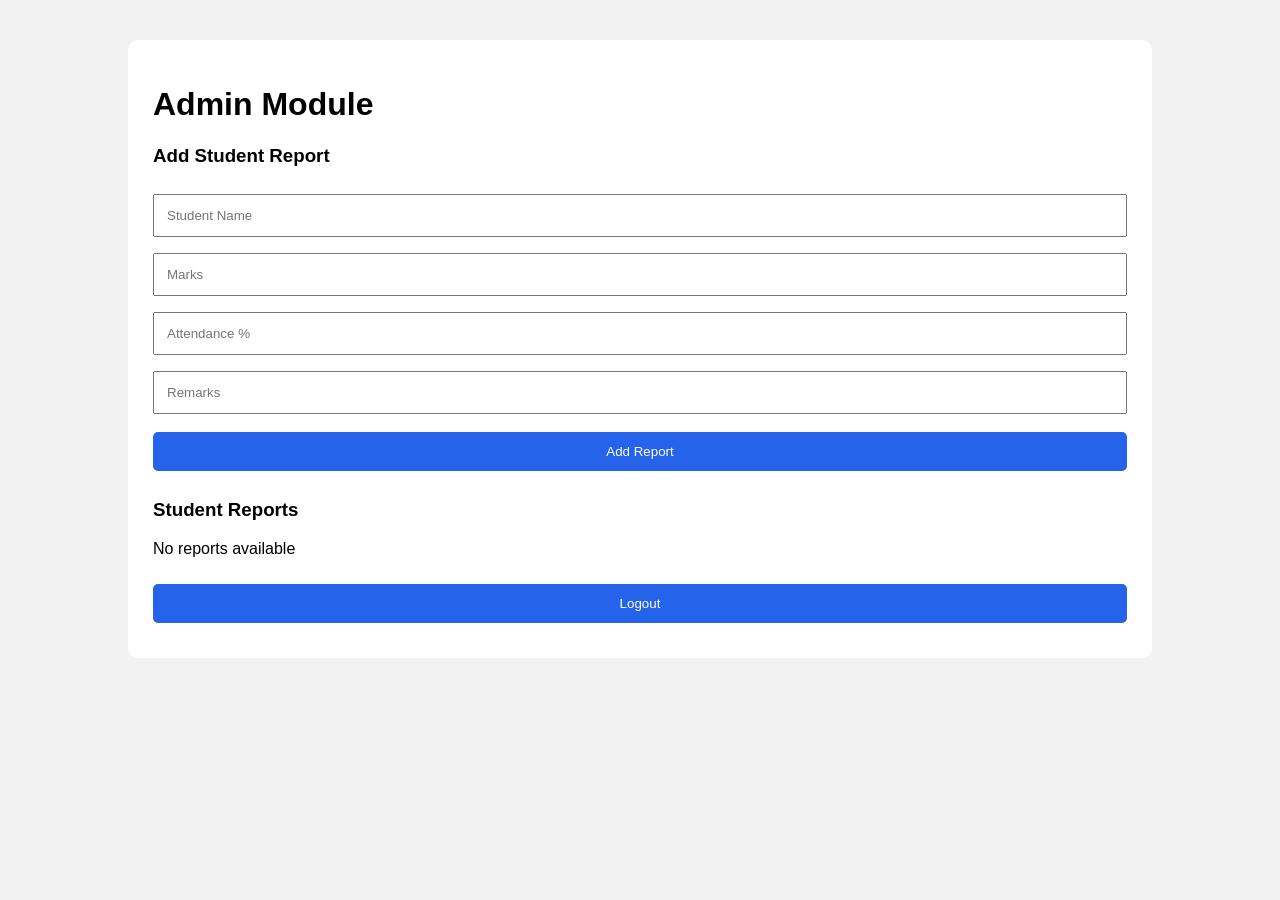
==== admin.html @ a216a579 "done" ====
<!DOCTYPE html>
<html>
<head>
    <title>Admin</title>
    <link rel="stylesheet" href="style.css">
</head>
<body>

<div class="container">
    <h1>Admin Module</h1>

    <h3>Add Student Report</h3>

    <input type="text" id="studentName" placeholder="Student Name">
    <input type="number" id="marks" placeholder="Marks">
    <input type="number" id="attendance" placeholder="Attendance %">
    <input type="text" id="remarks" placeholder="Remarks">

    <button onclick="addReport()">Add Report</button>

    <h3>Student Reports</h3>

    <div id="reports"></div>

    <button onclick="logout()">Logout</button>
</div>

<script src="script.js"></script>
<script>
    displayReports();
</script>

</body>
</html>
---- style.css ----
* {
    box-sizing: border-box;
}

body {
    margin: 0;
    font-family: Arial, sans-serif;
    background: #f2f2f2;
}

.box {
    width: 350px;
    margin: 100px auto;
    padding: 25px;
    background: white;
    text-align: center;
    border-radius: 10px;
}

.container {
    width: 80%;
    margin: 40px auto;
    padding: 25px;
    background: white;
    border-radius: 10px;
}

input,
select {
    width: 100%;
    padding: 12px;
    margin: 8px 0;
}

button {
    width: 100%;
    padding: 12px;
    margin: 10px 0;
    border: none;
    background: #2563eb;
    color: white;
    cursor: pointer;
    border-radius: 5px;
}

button:hover {
    background: #1d4ed8;
}

a {
    color: #2563eb;
}

.report {
    padding: 15px;
    margin: 10px 0;
    background: #f1f5f9;
    border-radius: 8px;
}
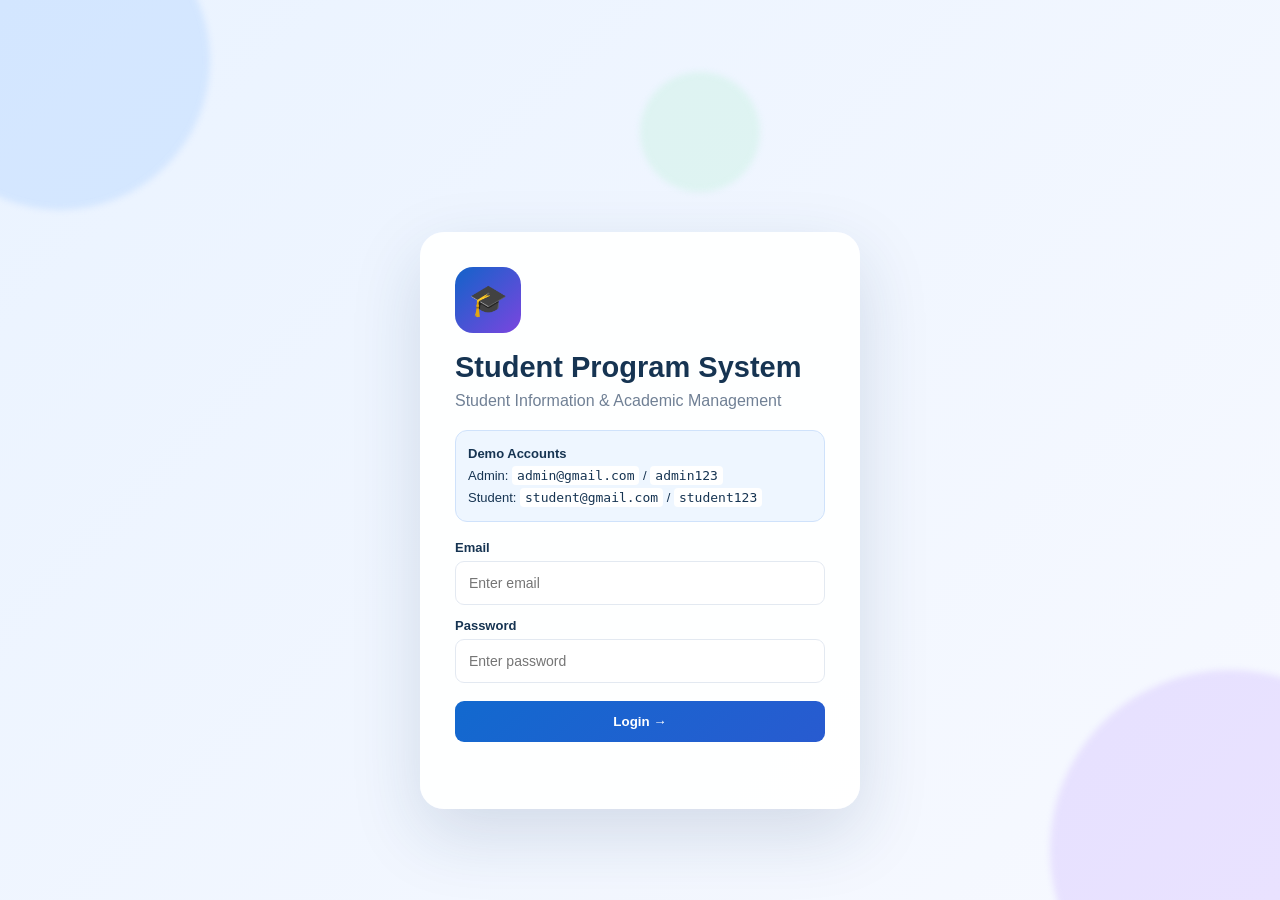
==== commit 31c08074: "Update Student Program System" ====
--- a/admin.html
+++ b/admin.html
@@ -1,34 +1,22 @@
 <!DOCTYPE html>
-<html>
+<html lang="en">
 <head>
-    <title>Admin</title>
-    <link rel="stylesheet" href="style.css">
+<meta charset="UTF-8"><meta name="viewport" content="width=device-width,initial-scale=1.0">
+<title>Student Program System - Admin</title><link rel="stylesheet" href="style.css">
 </head>
 <body>
-
-<div class="container">
-    <h1>Admin Module</h1>
-
-    <h3>Add Student Report</h3>
-
-    <input type="text" id="studentName" placeholder="Student Name">
-    <input type="number" id="marks" placeholder="Marks">
-    <input type="number" id="attendance" placeholder="Attendance %">
-    <input type="text" id="remarks" placeholder="Remarks">
-
-    <button onclick="addReport()">Add Report</button>
-
-    <h3>Student Reports</h3>
-
-    <div id="reports"></div>
-
-    <button onclick="logout()">Logout</button>
-</div>
-
-<script src="script.js"></script>
-<script>
-    displayReports();
-</script>
-
-</body>
-</html>+<div class="app admin-app">
+<aside class="sidebar">
+  <div class="side-brand"><div class="mini-logo">🎓</div><div><b>STUDENT PROGRAM</b><small>SYSTEM</small></div></div>
+  <div class="profile"><div class="avatar">AD</div><div><b id="adminSideName">Admin</b><small>Administrator</small></div></div>
+  <div class="menu-label">ADMIN MENU</div>
+  <button class="nav active" data-page="admin-dashboard"><span>📊</span>Dashboard</button>
+  <button class="nav" data-page="students"><span>👨‍🎓</span>Students</button>
+  <button class="nav" data-page="reports"><span>📄</span>Reports</button>
+  <button class="nav" data-page="notices"><span>📢</span>Notices</button>
+  <button class="nav" data-page="analytics"><span>📈</span>Analytics</button>
+  <div class="side-bottom"><button class="nav logout-side" onclick="logout()"><span>↪️</span>Logout</button></div>
+</aside>
+<main class="main"><header class="topbar"><button class="hamb" id="hamb">☰</button><div><h2 id="adminTitle">Admin Dashboard</h2><small>Manage students and academic reports</small></div><div class="top-user"><div class="top-avatar">AD</div><b>Administrator</b></div></header><section id="adminContent" class="content"></section></main>
+</div><div id="toast"></div><script src="script.js"></script><script>initAdmin();</script>
+</body></html>
--- a/style.css
+++ b/style.css
@@ -1,59 +1,8 @@
-* {
-    box-sizing: border-box;
-}
+*{box-sizing:border-box} :root{--nav:#082e5c;--nav2:#0b3d78;--blue:#1769d1;--light:#f4f7fb;--card:#fff;--text:#163452;--muted:#708095;--line:#e3e9f1;--green:#149c6d;--orange:#d99018;--red:#d84a4a;--shadow:0 8px 24px rgba(26,58,95,.08)}
+body{margin:0;font-family:Arial,Helvetica,sans-serif;background:var(--light);color:var(--text);overflow-x:hidden}.login-body{min-height:100vh;display:grid;place-items:center;background:linear-gradient(135deg,#eaf3ff,#f7f9ff);padding:20px}.login-bg span{position:fixed;border-radius:50%;filter:blur(3px);opacity:.45;animation:float 8s ease-in-out infinite}.login-bg span:nth-child(1){width:300px;height:300px;background:#b8d7ff;left:-90px;top:-90px}.login-bg span:nth-child(2){width:360px;height:360px;background:#d7c6ff;right:-130px;bottom:-130px;animation-delay:2s}.login-bg span:nth-child(3){width:120px;height:120px;background:#c9f2e2;left:50%;top:8%;animation-delay:4s}@keyframes float{50%{transform:translateY(-22px) scale(1.05)}}.login-card{width:min(440px,100%);padding:35px;border-radius:24px;background:rgba(255,255,255,.92);box-shadow:0 25px 70px rgba(30,62,100,.15);position:relative;animation:rise .7s ease}@keyframes rise{from{opacity:0;transform:translateY(25px)}to{opacity:1;transform:none}}.logo-box{width:66px;height:66px;border-radius:18px;background:linear-gradient(135deg,#1263c9,#7b45df);display:grid;place-items:center;color:#fff;font-size:31px;margin-bottom:18px}.login-card h1{margin:0;font-size:29px}.sub{color:var(--muted);margin:8px 0 20px}.demo{background:#eef6ff;border:1px solid #cfe2fb;padding:12px;border-radius:12px;font-size:13px;line-height:1.7;margin-bottom:18px}.demo code{background:#fff;padding:2px 5px;border-radius:4px}.login-card label{display:block;font-size:13px;font-weight:bold;margin:13px 0 6px}.login-card input{width:100%;padding:13px;border:1px solid var(--line);border-radius:9px;font-size:14px;outline:none}.login-card input:focus{border-color:#65a3e9;box-shadow:0 0 0 4px #dcecff}.btn{border:0;border-radius:9px;padding:13px 17px;font-weight:bold;cursor:pointer;transition:.2s}.btn:hover{transform:translateY(-2px)}.primary{color:white;background:linear-gradient(135deg,#1269cf,#285bd0)}.full{width:100%;margin-top:18px}.msg{min-height:20px;text-align:center;font-size:13px;font-weight:bold;margin-top:12px}.msg.error{color:var(--red)}.msg.ok{color:var(--green)}
 
-body {
-    margin: 0;
-    font-family: Arial, sans-serif;
-    background: #f2f2f2;
-}
+.app{display:flex;min-height:100vh}.sidebar{width:224px;background:linear-gradient(180deg,#0a376b,#082c56);color:#fff;position:fixed;left:0;top:0;bottom:0;z-index:20;box-shadow:5px 0 20px rgba(0,0,0,.08);display:flex;flex-direction:column}.side-brand{padding:18px 12px;border-bottom:1px solid rgba(255,255,255,.1);display:flex;gap:9px;align-items:center}.mini-logo{width:37px;height:37px;background:#fff;border-radius:10px;display:grid;place-items:center;font-size:19px}.side-brand b{font-size:15px;display:block}.side-brand small{font-size:9px;opacity:.7;letter-spacing:1px}.profile{padding:17px 12px;background:rgba(255,255,255,.04);display:flex;gap:10px;align-items:center}.avatar{width:43px;height:43px;background:#fff;color:#163d6d;border-radius:50%;display:grid;place-items:center;font-weight:bold}.profile b{display:block;font-size:13px}.profile small{opacity:.7;font-size:11px}.menu-label{font-size:9px;color:#9eb9d8;margin:17px 15px 7px;letter-spacing:.7px}.nav{margin:2px 6px;width:calc(100% - 12px);background:transparent;border:0;color:#e9f2fd;padding:11px 12px;text-align:left;border-radius:7px;cursor:pointer;font-size:14px;display:flex;gap:11px;align-items:center}.nav:hover,.nav.active{background:#15538f}.nav.active{box-shadow:inset 3px 0 #53a0ff}.side-bottom{margin-top:auto;padding-bottom:10px}.logout-side{color:#ffd3d3}.main{margin-left:224px;width:calc(100% - 224px);min-height:100vh}.topbar{height:78px;background:#fff;border-bottom:1px solid var(--line);display:flex;align-items:center;justify-content:space-between;padding:0 25px;position:sticky;top:0;z-index:10}.topbar h2{margin:0;font-size:21px}.topbar small{color:var(--muted);font-size:11px}.top-user{display:flex;align-items:center;gap:10px;font-size:14px}.top-avatar{width:34px;height:34px;border-radius:50%;background:#eef3f9;display:grid;place-items:center;color:#23466d;font-weight:bold}.bell{border:1px solid var(--line);background:#fff;padding:9px;border-radius:8px}.hamb{display:none}.content{padding:20px 25px 45px;animation:fade .4s ease}@keyframes fade{from{opacity:0;transform:translateY(7px)}to{opacity:1;transform:none}}.hero{background:linear-gradient(110deg,#0c3c76,#1768c7);color:#fff;border-radius:10px;padding:24px 27px;display:flex;justify-content:space-between;align-items:center;box-shadow:var(--shadow);margin-bottom:18px}.hero h1{margin:0 0 8px;font-size:25px}.hero p{margin:0;opacity:.82;font-size:13px}.hero-icon{font-size:55px;opacity:.85}.cards{display:grid;grid-template-columns:repeat(4,1fr);gap:14px;margin-bottom:18px}.stat{background:#fff;border:1px solid var(--line);border-radius:9px;padding:17px;box-shadow:var(--shadow);transition:.25s}.stat:hover{transform:translateY(-4px)}.stat .ico{font-size:22px}.stat b{display:block;font-size:25px;margin-top:8px}.stat small{color:var(--muted)}.grid{display:grid;grid-template-columns:2fr 1fr;gap:18px;margin-bottom:18px}.panel{background:#fff;border:1px solid var(--line);border-radius:9px;padding:18px;box-shadow:var(--shadow)}.panel-title{display:flex;justify-content:space-between;align-items:center;border-bottom:1px solid var(--line);padding-bottom:12px;margin-bottom:14px}.panel-title h3{margin:0;font-size:17px}.panel-title p{margin:4px 0 0;color:var(--muted);font-size:12px}.chart{height:230px;display:flex;align-items:flex-end;gap:16px;padding:20px 10px 5px;border-bottom:1px solid #dfe5ec}.bar-col{flex:1;height:100%;display:flex;align-items:flex-end;justify-content:center;position:relative}.bar{width:65%;background:#1769d1;border-radius:6px 6px 0 0;min-height:10px;animation:grow .8s ease}.bar-col label{position:absolute;bottom:-24px;color:#7c8795;font-size:11px}.bar-col em{position:absolute;top:-4px;font-size:11px;color:#64748b;font-style:normal}.notice{padding:13px;background:#f7faff;border-left:4px solid #1670d2;margin:9px 0;font-size:13px}.notice b{display:block;margin-bottom:5px}.notice span{color:#617084}.table-wrap{overflow:auto}.data-table{width:100%;border-collapse:collapse;font-size:13px}.data-table th{background:#f4f6f9;text-align:left;color:#566578;padding:12px}.data-table td{padding:12px;border-bottom:1px solid #edf0f4}.badge{padding:5px 10px;border-radius:20px;font-size:11px;font-weight:bold;background:#e5f6ee;color:#159263;display:inline-block}.badge.warn{background:#fff3d8;color:#a87312}.badge.red{background:#ffe3e3;color:#c13e3e}.subject-grid{display:grid;grid-template-columns:repeat(2,1fr);gap:12px}.subject{border:1px solid var(--line);border-radius:9px;padding:14px;transition:.2s}.subject:hover{transform:translateY(-3px);box-shadow:var(--shadow)}.subject b{display:block;margin-bottom:5px}.subject small{color:var(--muted)}.progress{height:7px;background:#e9eef5;border-radius:10px;margin-top:10px;overflow:hidden}.progress i{display:block;height:100%;background:#1769d1;border-radius:10px}.profile-grid{display:grid;grid-template-columns:1fr 1fr;gap:14px}.info{padding:15px;background:#f8fafc;border-radius:8px}.info small{display:block;color:var(--muted);margin-bottom:5px}.big-result{display:grid;grid-template-columns:repeat(3,1fr);gap:14px}.result-box{text-align:center;padding:22px;border-radius:10px;background:#f6f9fd}.result-box b{font-size:28px;display:block;color:#1769d1}.result-box span{color:var(--muted);font-size:12px}.search{padding:11px 12px;border:1px solid var(--line);border-radius:8px;outline:0;width:260px}.toolbar{display:flex;justify-content:space-between;gap:10px;align-items:center;margin-bottom:14px}.form-grid{display:grid;grid-template-columns:1fr 1fr;gap:12px}.form-group label{display:block;font-size:12px;font-weight:bold;margin-bottom:5px}.form-group input,.form-group select,.form-group textarea{width:100%;padding:11px;border:1px solid var(--line);border-radius:8px}.form-group.full{grid-column:1/-1}.actions{display:flex;gap:8px}.small-btn{padding:8px 11px;border:0;border-radius:7px;cursor:pointer;font-weight:bold}.blue{background:#e5f0ff;color:#1260b8}.red{background:#ffe6e6;color:#b73737}@keyframes grow{from{height:0}}
 
-.box {
-    width: 350px;
-    margin: 100px auto;
-    padding: 25px;
-    background: white;
-    text-align: center;
-    border-radius: 10px;
-}
-
-.container {
-    width: 80%;
-    margin: 40px auto;
-    padding: 25px;
-    background: white;
-    border-radius: 10px;
-}
-
-input,
-select {
-    width: 100%;
-    padding: 12px;
-    margin: 8px 0;
-}
-
-button {
-    width: 100%;
-    padding: 12px;
-    margin: 10px 0;
-    border: none;
-    background: #2563eb;
-    color: white;
-    cursor: pointer;
-    border-radius: 5px;
-}
-
-button:hover {
-    background: #1d4ed8;
-}
-
-a {
-    color: #2563eb;
-}
-
-.report {
-    padding: 15px;
-    margin: 10px 0;
-    background: #f1f5f9;
-    border-radius: 8px;
-}+body.dark{--light:#0d1726;--card:#142238;--text:#e9f1fb;--muted:#9eb0c7;--line:#263952}body.dark .topbar,body.dark .panel,body.dark .stat,body.dark .subject,body.dark .info,body.dark .login-card{background:#142238;color:#e9f1fb}body.dark .data-table th{background:#1b2b42}body.dark .notice,body.dark .result-box{background:#182b44}body.dark .top-avatar,body.dark .bell{background:#1a2a40;color:#fff}
+@media(max-width:900px){.sidebar{transform:translateX(-100%);transition:.25s}.sidebar.open{transform:none}.main{margin-left:0;width:100%}.hamb{display:block;border:0;background:#fff;font-size:21px;margin-right:12px}.topbar>div:first-of-type{margin-right:auto}.cards{grid-template-columns:repeat(2,1fr)}.grid{grid-template-columns:1fr}.content{padding:15px}.topbar{padding:0 15px}.top-user b,.bell{display:none}}
+@media(max-width:600px){.cards,.subject-grid,.profile-grid,.big-result,.form-grid{grid-template-columns:1fr}.hero-icon{display:none}.topbar h2{font-size:17px}.top-user{display:none}.toolbar{align-items:stretch;flex-direction:column}.search{width:100%}}
